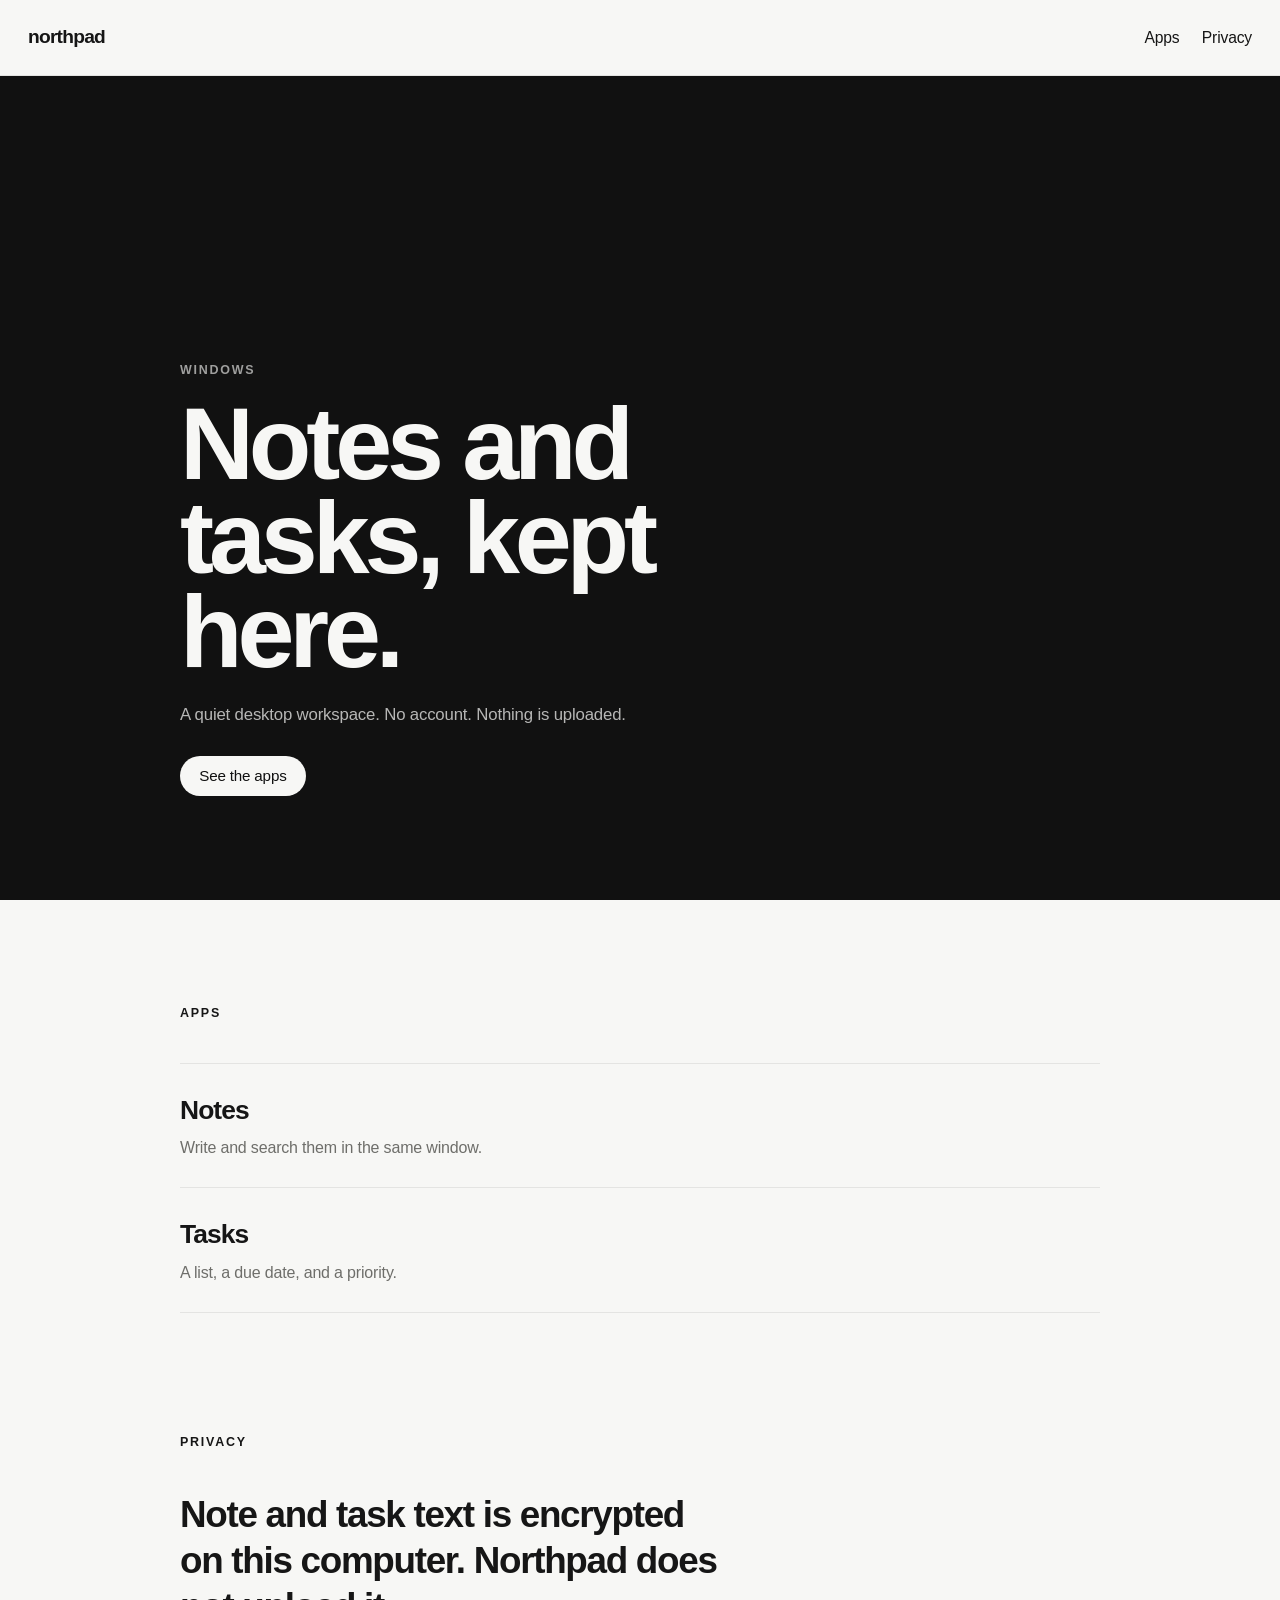
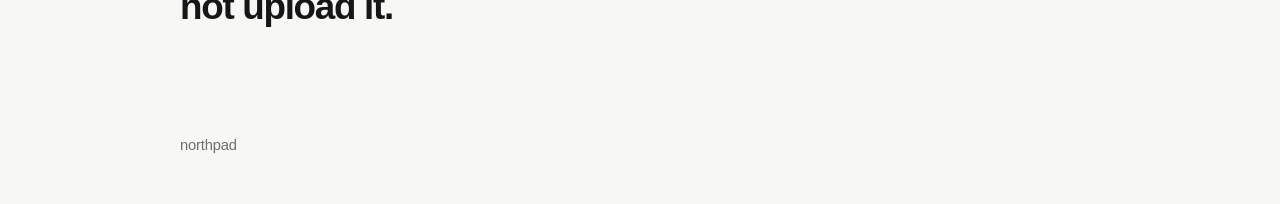
==== site/index.html @ 227ccb63 "Add the local workspace and a short public page." ====
<!DOCTYPE html>
<html lang="en">
<head>
  <meta charset="utf-8">
  <meta name="viewport" content="width=device-width, initial-scale=1">
  <title>northpad</title>
  <meta name="description" content="A Windows workspace for notes and tasks. Local, encrypted, no account.">
  <link rel="icon" href="favicon.svg" type="image/svg+xml">
  <link rel="stylesheet" href="css/site.css">
</head>
<body>
  <a class="skip" href="#content">Skip to content</a>
  <header class="bar">
    <a class="mark" href="#content">northpad</a>
    <nav class="nav" aria-label="Primary">
      <a href="#apps">Apps</a>
      <a href="#privacy">Privacy</a>
    </nav>
  </header>
  <main id="content">
    <section class="hero" aria-labelledby="title">
      <div class="hero-copy">
        <p class="kicker">Windows</p>
        <h1 id="title">Notes and tasks, kept here.</h1>
        <p class="lead">A quiet desktop workspace. No account. Nothing is uploaded.</p>
        <a class="go" href="#apps">See the apps</a>
      </div>
    </section>
    <section class="apps" id="apps" aria-labelledby="apps-title">
      <h2 id="apps-title">Apps</h2>
      <ol>
        <li>
          <strong>Notes</strong>
          <p>Write and search them in the same window.</p>
        </li>
        <li>
          <strong>Tasks</strong>
          <p>A list, a due date, and a priority.</p>
        </li>
      </ol>
    </section>
    <section class="privacy" id="privacy" aria-labelledby="privacy-title">
      <h2 id="privacy-title">Privacy</h2>
      <p>Note and task text is encrypted on this computer. Northpad does not upload it.</p>
    </section>
  </main>
  <footer class="foot">
    <p>northpad</p>
  </footer>
</body>
</html>
---- site/css/site.css ----
:root {
  --ink: #161616;
  --muted: #6e6e6a;
  --line: rgb(0 0 0 / 8%);
  --paper: #f7f7f5;
  --white: #ffffff;
}

* { box-sizing: border-box; }

html { scroll-behavior: smooth; }

body {
  margin: 0;
  background: var(--paper);
  color: var(--ink);
  font-family: "Segoe UI", "Helvetica Neue", sans-serif;
  font-size: 16px;
  line-height: 1.5;
  letter-spacing: -0.011em;
}

a { color: inherit; }

:focus-visible {
  outline: 2px solid var(--ink);
  outline-offset: 3px;
}

.skip {
  position: absolute;
  left: 1rem;
  top: -4rem;
  background: var(--white);
  padding: 0.5rem 0.75rem;
}

.skip:focus { top: 1rem; z-index: 50; }

.bar {
  position: sticky;
  top: 0;
  z-index: 20;
  display: flex;
  align-items: center;
  min-height: 4.75rem;
  padding: 0 1.75rem;
  border-bottom: 1px solid var(--line);
  background: rgb(247 247 245 / 92%);
  backdrop-filter: blur(16px);
}

.mark {
  color: var(--ink);
  font-size: 1.2rem;
  font-weight: 600;
  letter-spacing: -0.04em;
  text-decoration: none;
}

.nav {
  display: flex;
  gap: 1.4rem;
  margin-left: auto;
}

.nav a {
  font-size: 0.98rem;
  font-weight: 500;
  text-decoration: none;
}

.hero {
  display: flex;
  align-items: flex-end;
  min-height: calc(100vh - 4.75rem);
  padding: 5.5rem 1.75rem 6.5rem;
  background: #111111;
  color: #f7f7f5;
}

.hero-copy {
  width: min(920px, 100%);
  margin-inline: auto;
}

.kicker {
  margin: 0 0 1.1rem;
  color: rgb(247 247 245 / 62%);
  font-size: 0.78rem;
  font-weight: 600;
  letter-spacing: 0.14em;
  text-transform: uppercase;
}

h1 {
  margin: 0;
  max-width: 11ch;
  font-size: clamp(3.1rem, 8vw, 6.4rem);
  font-weight: 600;
  letter-spacing: -0.05em;
  line-height: 0.92;
}

.lead {
  max-width: 28rem;
  margin: 1.4rem 0 0;
  color: rgb(247 247 245 / 72%);
  font-size: 1.05rem;
}

.go {
  display: inline-flex;
  align-items: center;
  height: 2.5rem;
  margin-top: 1.8rem;
  padding: 0 1.2rem;
  border-radius: 999px;
  background: #f7f7f5;
  color: #111111;
  font-size: 0.95rem;
  font-weight: 500;
  text-decoration: none;
}

.go:hover { background: #ffffff; }

.apps,
.privacy {
  width: min(920px, calc(100% - 3.5rem));
  margin-inline: auto;
  padding: 6.5rem 0;
}

h2 {
  margin: 0 0 2.5rem;
  font-size: 0.78rem;
  font-weight: 600;
  letter-spacing: 0.14em;
  text-transform: uppercase;
}

ol {
  margin: 0;
  padding: 0;
  list-style: none;
}

li {
  padding: 1.7rem 0;
  border-top: 1px solid var(--line);
}

li:last-child { border-bottom: 1px solid var(--line); }

strong {
  display: block;
  margin-bottom: 0.35rem;
  font-size: 1.65rem;
  font-weight: 600;
  letter-spacing: -0.035em;
}

li p,
.privacy p {
  margin: 0;
  max-width: 34rem;
  color: var(--muted);
}

.privacy { padding-top: 1rem; }

.privacy p {
  color: var(--ink);
  font-size: clamp(1.7rem, 3vw, 2.3rem);
  font-weight: 600;
  letter-spacing: -0.035em;
  line-height: 1.25;
}

.foot {
  padding: 0 1.75rem 3rem;
}

.foot p {
  width: min(920px, 100%);
  margin: 0 auto;
  color: var(--muted);
  font-size: 0.92rem;
}

@media (max-width: 640px) {
  .bar { padding: 0 1.15rem; }
  .hero { padding: 4.5rem 1.15rem 4rem; min-height: 86vh; }
  .apps, .privacy { width: min(920px, calc(100% - 2.3rem)); padding: 4.5rem 0; }
  .foot { padding: 0 1.15rem 2.4rem; }
}
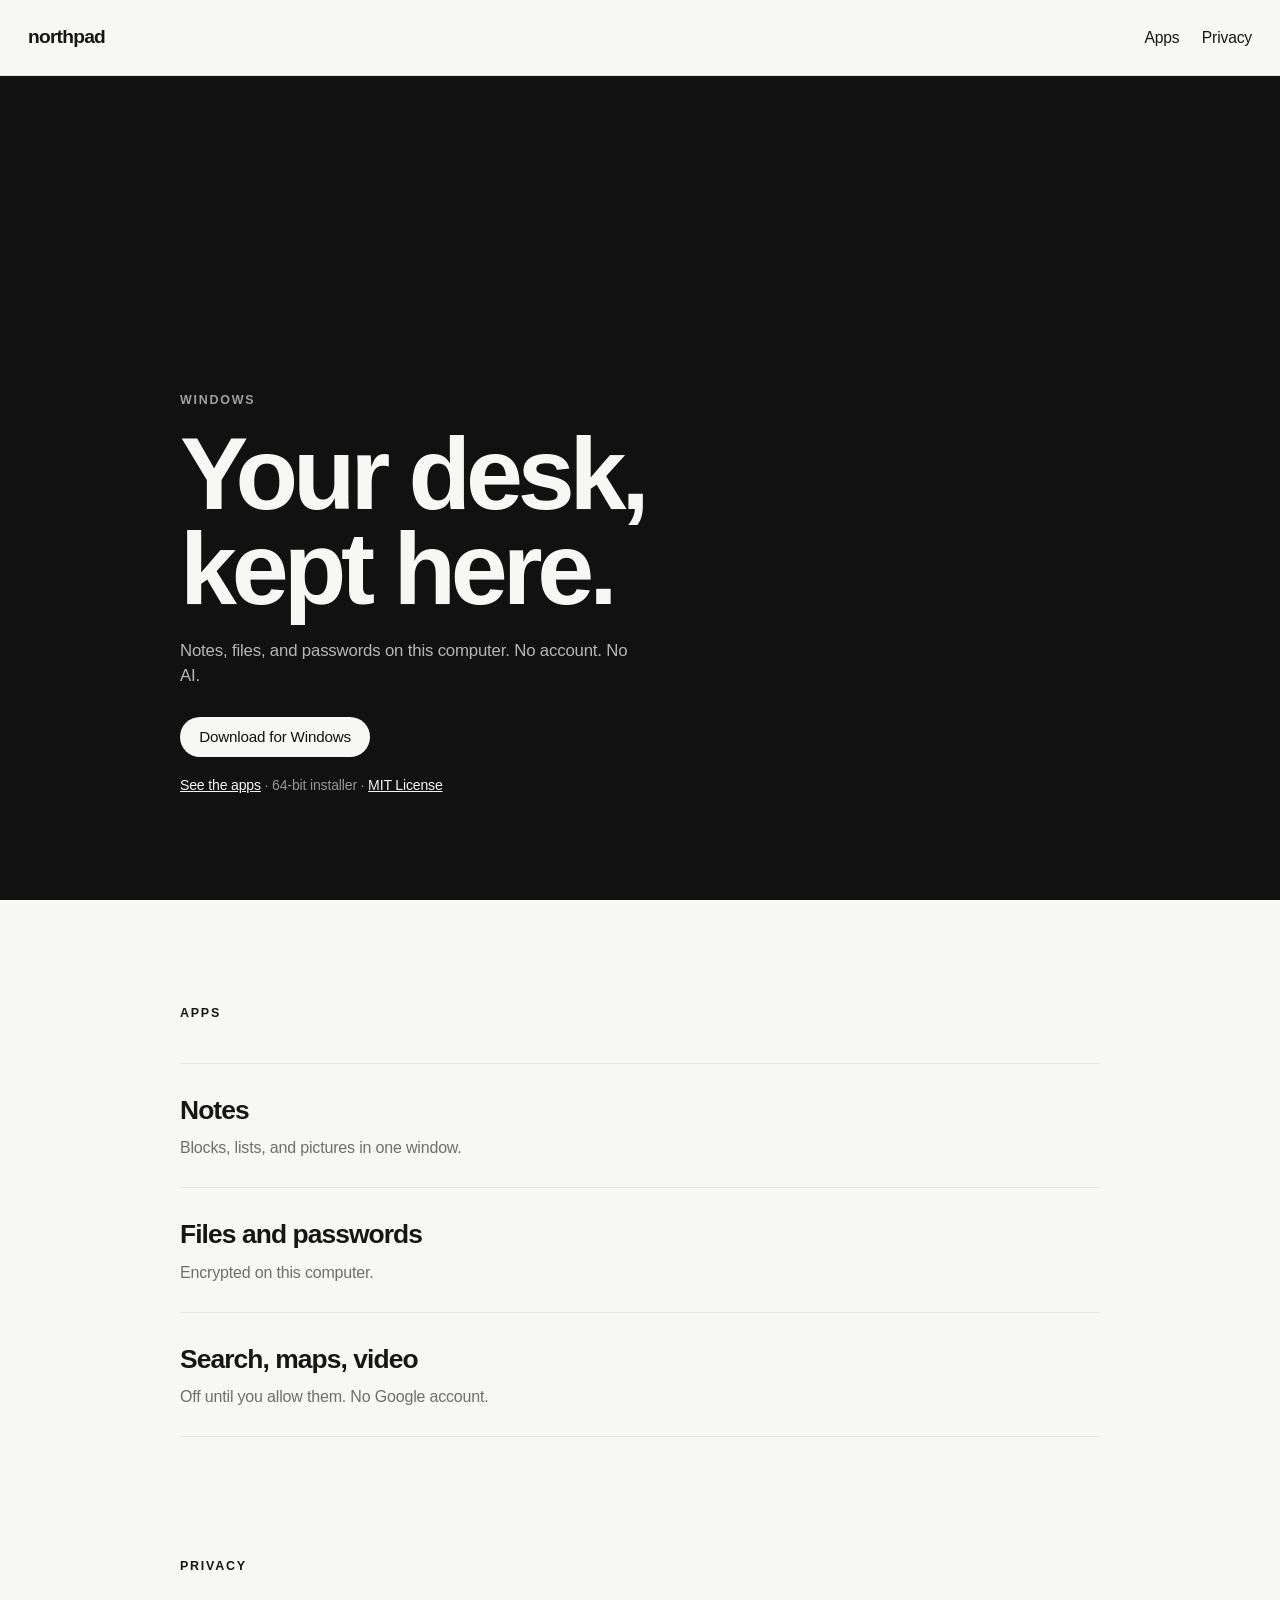
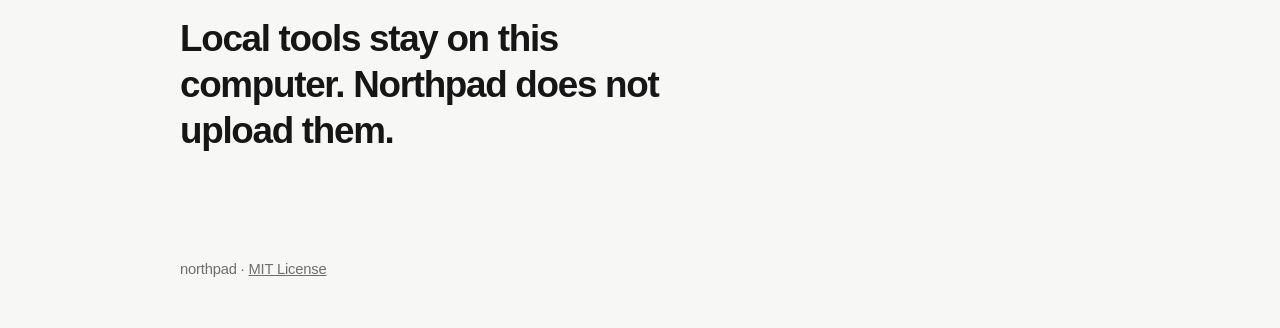
==== commit 62977fd6: "Ship the local apps behind a licensed Windows installer. The setup shows the MIT license, installs t" ====
--- a/site/index.html
+++ b/site/index.html
@@ -4,7 +4,7 @@
   <meta charset="utf-8">
   <meta name="viewport" content="width=device-width, initial-scale=1">
   <title>northpad</title>
-  <meta name="description" content="A Windows workspace for notes and tasks. Local, encrypted, no account.">
+  <meta name="description" content="A Windows workspace that keeps notes, files, and passwords on this computer.">
   <link rel="icon" href="favicon.svg" type="image/svg+xml">
   <link rel="stylesheet" href="css/site.css">
 </head>
@@ -21,9 +21,10 @@
     <section class="hero" aria-labelledby="title">
       <div class="hero-copy">
         <p class="kicker">Windows</p>
-        <h1 id="title">Notes and tasks, kept here.</h1>
-        <p class="lead">A quiet desktop workspace. No account. Nothing is uploaded.</p>
-        <a class="go" href="#apps">See the apps</a>
+        <h1 id="title">Your desk, kept here.</h1>
+        <p class="lead">Notes, files, and passwords on this computer. No account. No AI.</p>
+        <a class="go" href="Northpad-Setup-0.1.0.exe">Download for Windows</a>
+        <p class="fine"><a href="#apps">See the apps</a> · 64-bit installer · <a href="license.html">MIT License</a></p>
       </div>
     </section>
     <section class="apps" id="apps" aria-labelledby="apps-title">
@@ -31,21 +32,25 @@
       <ol>
         <li>
           <strong>Notes</strong>
-          <p>Write and search them in the same window.</p>
+          <p>Blocks, lists, and pictures in one window.</p>
         </li>
         <li>
-          <strong>Tasks</strong>
-          <p>A list, a due date, and a priority.</p>
+          <strong>Files and passwords</strong>
+          <p>Encrypted on this computer.</p>
+        </li>
+        <li>
+          <strong>Search, maps, video</strong>
+          <p>Off until you allow them. No Google account.</p>
         </li>
       </ol>
     </section>
     <section class="privacy" id="privacy" aria-labelledby="privacy-title">
       <h2 id="privacy-title">Privacy</h2>
-      <p>Note and task text is encrypted on this computer. Northpad does not upload it.</p>
+      <p>Local tools stay on this computer. Northpad does not upload them.</p>
     </section>
   </main>
   <footer class="foot">
-    <p>northpad</p>
+    <p>northpad · <a href="license.html">MIT License</a></p>
   </footer>
 </body>
 </html>
--- a/site/css/site.css
+++ b/site/css/site.css
@@ -125,6 +125,14 @@
 
 .go:hover { background: #ffffff; }
 
+.fine {
+  margin: 1.1rem 0 0;
+  color: rgb(247 247 245 / 58%);
+  font-size: 0.88rem;
+}
+
+.fine a { color: #f7f7f5; }
+
 .apps,
 .privacy {
   width: min(920px, calc(100% - 3.5rem));
@@ -178,6 +186,23 @@
   line-height: 1.25;
 }
 
+.doc {
+  width: min(920px, calc(100% - 3.5rem));
+  margin-inline: auto;
+  padding: 5.5rem 0 6.5rem;
+}
+
+.doc h1 {
+  margin: 0 0 1.6rem;
+  font-size: 2rem;
+  letter-spacing: -0.04em;
+}
+
+.doc p {
+  max-width: 40rem;
+  margin: 0 0 1rem;
+}
+
 .foot {
   padding: 0 1.75rem 3rem;
 }
@@ -192,6 +217,6 @@
 @media (max-width: 640px) {
   .bar { padding: 0 1.15rem; }
   .hero { padding: 4.5rem 1.15rem 4rem; min-height: 86vh; }
-  .apps, .privacy { width: min(920px, calc(100% - 2.3rem)); padding: 4.5rem 0; }
+  .apps, .privacy, .doc { width: min(920px, calc(100% - 2.3rem)); padding: 4.5rem 0; }
   .foot { padding: 0 1.15rem 2.4rem; }
 }
